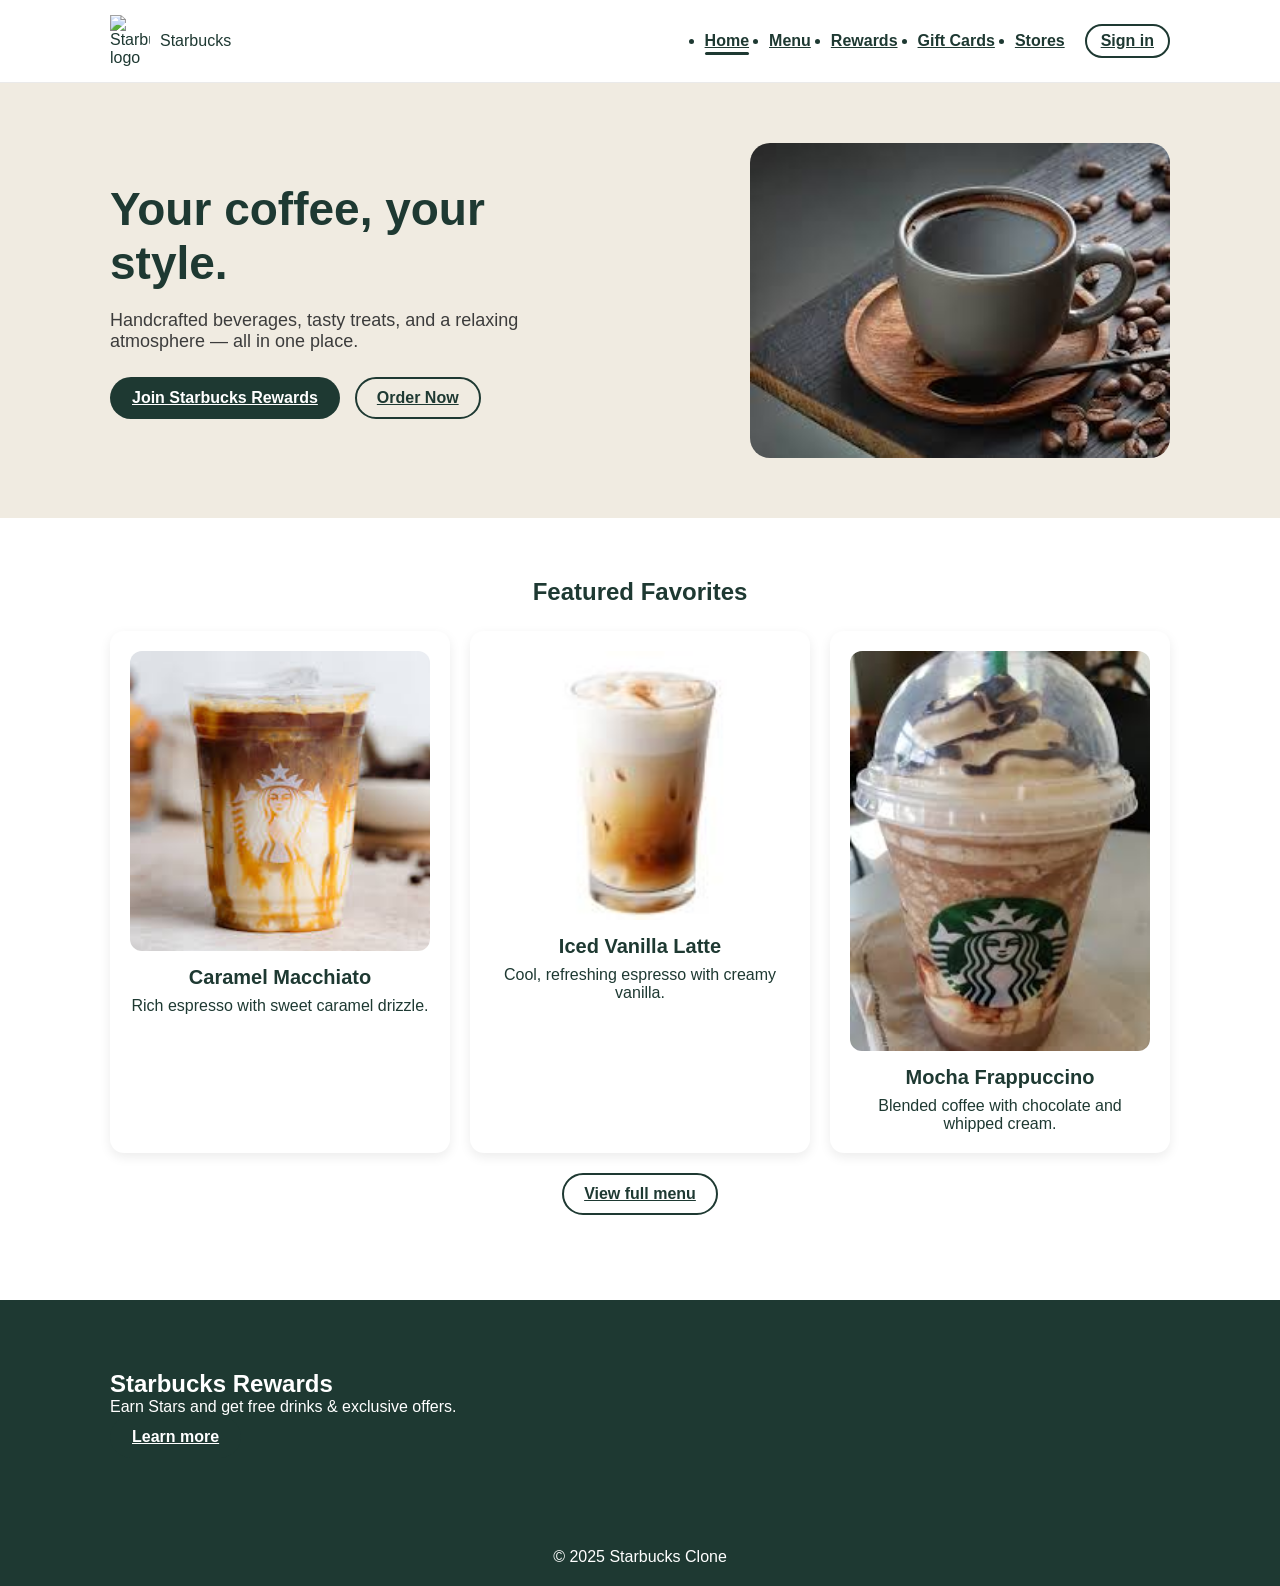
==== index.html @ d607f5a3 "push" ====
<!DOCTYPE html>
<html lang="en">
<head>
<meta charset="UTF-8">
<meta name="viewport" content="width=device-width,initial-scale=1.0">
<title>Starbucks | Home</title>
<link rel="stylesheet" href="style.css">
</head>
<body>
<header class="header">
<div class="container nav-container">
<div class="logo">
<img src="https://upload.wikimedia.org/wikipedia/sco/thumb/d/d3/Starbucks_Corporation_Logo_2011.svg/800px-Starbucks_Corporation_Logo_2011.svg.png" alt="Starbucks logo">
<span>Starbucks</span>
</div>
<nav>
<button class="nav-toggle">
<span></span>
<span></span>
<span></span>
</button>
<ul class="nav-links">
<li><a href="index.html" class="active-link">Home</a></li>
<li><a href="menu.html">Menu</a></li>
<li><a href="rewards.html">Rewards</a></li>
<li><a href="giftcards.html">Gift Cards</a></li>
<li><a href="stores.html">Stores</a></li>
<li class="nav-btn-group">
<a href="sign.html" class="btn btn-outline small">Sign in</a>
</li>
</ul>
</nav>
</div>
</header>
<main>
<section class="hero">
<div class="container hero-content">
<div class="hero-text">
<h1>Your coffee, your style.</h1>
<p>Handcrafted beverages, tasty treats, and a relaxing atmosphere — all in one place.</p>
<div class="hero-actions">
<a href="rewards.html" class="btn btn-filled">Join Starbucks Rewards</a>
<a href="menu.html" class="btn btn-outline">Order Now</a>
</div>
</div>
<div class="hero-image">
<img src="./cafe americano.jpg" alt="Starbucks drink">
</div>
</div>
</section>
<section class="section">
<div class="container">
<h2 class="center">Featured Favorites</h2>
<div class="card-grid">
<div class="card">
<img src="./caramel macchiato.jpg" class="card-img" alt="Caramel Macchiato">
<h3>Caramel Macchiato</h3>
<p>Rich espresso with sweet caramel drizzle.</p>
</div>
<div class="card">
<img src="./iced vannila latte.jpg" class="card-img" alt="Iced Vanilla Latte">
<h3>Iced Vanilla Latte</h3>
<p>Cool, refreshing espresso with creamy vanilla.</p>
</div>
<div class="card">
<img src="./mocha frapachino.jpg" class="card-img" alt="Mocha Frappuccino">
<h3>Mocha Frappuccino</h3>
<p>Blended coffee with chocolate and whipped cream.</p>
</div>
</div>
<div class="center" style="margin-top:20px;">
<a href="menu.html" class="btn btn-outline">View full menu</a>
</div>
</div>
</section>
<section class="rewards-section">
<div class="container rewards-content">
<div class="rewards-text">
<h2>Starbucks Rewards</h2>
<p>Earn Stars and get free drinks & exclusive offers.</p>
<a href="rewards.html" class="btn btn-filled">Learn more</a>
</div>
</div>
</section>
</main>
<footer class="footer">
<p>© 2025 Starbucks Clone</p>
</footer>
<script src="script.js"></script>
</body>
</html>
---- style.css ----
*{
margin:0;
padding:0;
box-sizing:border-box;
}
body{
font-family:Arial,sans-serif;
background:#fff;
color:#1e3932;
}
img{
width:100%;
display:block;
}
.container{
max-width:1100px;
margin:auto;
padding:0 20px;
}
.header{
background:#ffffff;
padding:15px 0;
border-bottom:1px solid #eaeaea;
position:sticky;
top:0;
z-index:10;
}
.nav-container{
display:flex;
align-items:center;
justify-content:space-between;
}
.logo{
display:flex;
align-items:center;
gap:10px;
}
.logo img{
width:40px;
}
nav .nav-links{
display:flex;
align-items:center;
gap:20px;
}
.nav-links a{
color:#1e3932;
font-weight:600;
position:relative;
}
.nav-links a.active-link::after{
content:"";
position:absolute;
left:0;
bottom:-6px;
width:100%;
height:3px;
background:#1e3932;
border-radius:10px;
}
.nav-btn-group{
display:flex;
gap:10px;
}
.btn{
padding:10px 20px;
border-radius:50px;
cursor:pointer;
font-weight:bold;
display:inline-block;
border:2px solid transparent;
}
.btn-outline{
border-color:#1e3932;
color:#1e3932;
background:transparent;
}
.btn-filled{
background:#1e3932;
color:#fff;
}
.small{
padding:6px 14px;
}
.hero{
padding:60px 0;
background:#f0ebe1;
}
.hero-small{
padding:40px 0;
}
.hero-content{
display:flex;
align-items:center;
justify-content:space-between;
gap:40px;
}
.hero-text{
max-width:500px;
}
.hero-text h1{
font-size:46px;
margin-bottom:20px;
}
.hero-text p{
font-size:18px;
color:#3c3c3c;
}
.hero-actions{
margin-top:25px;
display:flex;
gap:15px;
}
.hero-image img{
width:420px;
border-radius:20px;
}
.section{
padding:60px 0;
}
.center{
text-align:center;
margin-bottom:25px;
}
.card-grid{
display:grid;
grid-template-columns:repeat(3,1fr);
gap:20px;
}
.card{
background:#ffffff;
padding:20px;
border-radius:14px;
text-align:center;
box-shadow:0 4px 12px rgba(0,0,0,0.08);
}
.card-img{
border-radius:12px;
margin-bottom:15px;
}
.card h3{
margin-bottom:8px;
font-size:20px;
}
.rewards-section{
background:#1e3932;
color:#fff;
padding:70px 0;
}
.rewards-content{
display:flex;
align-items:center;
gap:50px;
}
.rewards-img img{
border-radius:20px;
}
.rewards-steps{
margin-top:10px;
margin-left:18px;
}
.rewards-steps li{
margin-bottom:6px;
}
.gift-content{
display:flex;
align-items:center;
gap:40px;
}
.gift-img img{
border-radius:20px;
}
.store-search{
display:flex;
justify-content:center;
gap:10px;
margin-bottom:20px;
}
.store-search input{
padding:10px;
border-radius:50px;
border:1px solid #ccc;
min-width:260px;
}
.store-results{
max-width:600px;
margin:0 auto;
}
.store-card{
border:1px solid #e4e4e4;
padding:15px;
border-radius:10px;
margin-bottom:10px;
}
.footer{
padding:20px;
text-align:center;
background:#1e3932;
color:#fff;
}
.nav-toggle{
display:none;
}
@media(max-width:850px){
.hero-content,
.rewards-content,
.gift-content{
flex-direction:column;
text-align:center;
}
.card-grid{
grid-template-columns:1fr;
}
.hero-image img{
width:100%;
}
}
@media(max-width:700px){
.nav-links{
position:fixed;
inset:65px 0 0;
background:#ffffff;
flex-direction:column;
padding:20px;
gap:20px;
display:none;
z-index:9;
}
.nav-links.open{
display:flex;
}
.nav-toggle{
display:flex;
flex-direction:column;
gap:4px;
cursor:pointer;
background:none;
border:none;
}
.nav-toggle span{
width:25px;
height:3px;
background:#1e3932;
}
.store-search{
flex-direction:column;
align-items:center;
}
.store-search input{
width:100%;
max-width:320px;
}
}
.auth-page{
min-height:calc(100vh - 80px);
display:flex;
align-items:center;
justify-content:center;
background:#f0ebe1;
padding:40px 20px;
}
.auth-card{
background:#fff;
max-width:420px;
width:100%;
padding:30px 28px;
border-radius:18px;
box-shadow:0 6px 20px rgba(0,0,0,.12);
}
.auth-card h1{
font-size:28px;
margin-bottom:10px;
}
.auth-subtitle{
font-size:14px;
color:#666;
margin-bottom:24px;
}
.auth-form .form-group{
margin-bottom:16px;
}
.auth-form label{
display:block;
font-size:13px;
font-weight:600;
margin-bottom:6px;
}
.auth-form input{
width:100%;
padding:10px 12px;
border-radius:6px;
border:1px solid #c7c7c7;
font-size:14px;
}
.auth-form input:focus{
outline:none;
border-color:#1e3932;
box-shadow:0 0 0 1px #1e3932;
}
.form-row{
display:flex;
justify-content:space-between;
align-items:center;
margin-bottom:18px;
font-size:13px;
}
.checkbox-row{
display:flex;
align-items:center;
gap:6px;
}
.checkbox-row input{
width:14px;
height:14px;
}
.link-small{
color:#1e3932;
font-size:13px;
text-decoration:underline;
cursor:pointer;
}
.auth-btn{
width:100%;
justify-content:center;
}
.auth-footer-text{
margin-top:16px;
font-size:13px;
text-align:center;
}
.active-sign-btn{
border-color:#1e3932;
background:#1e3932;
color:#fff;
}
@media(max-width:600px){
.auth-card{
padding:24px 20px;
}
}
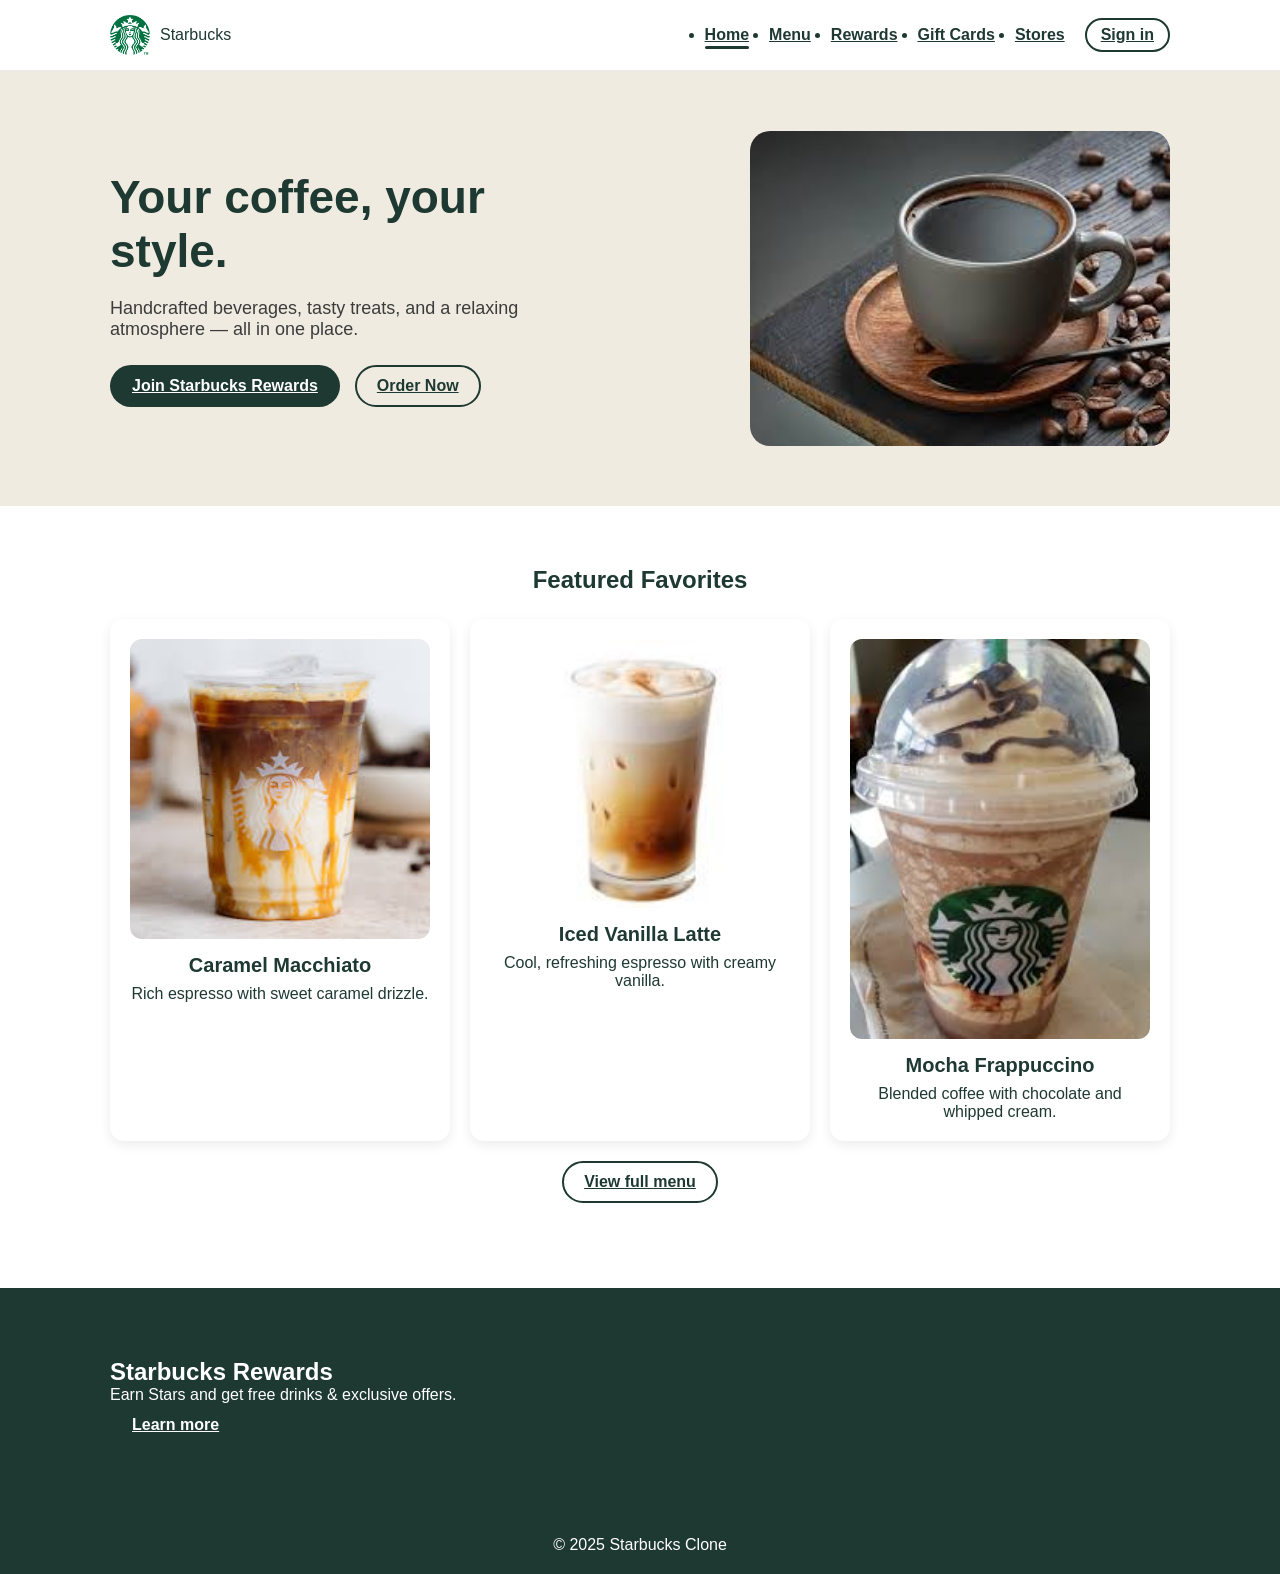
==== commit 7c217060: "logo change" ====
--- a/index.html
+++ b/index.html
@@ -3,14 +3,15 @@
 <head>
 <meta charset="UTF-8">
 <meta name="viewport" content="width=device-width,initial-scale=1.0">
-<title>Starbucks | Home</title>
+<title>StarClone</title>
+<link rel="stylesheet" href="https://cdnjs.cloudflare.com/ajax/libs/font-awesome/6.5.0/css/all.min.css">
 <link rel="stylesheet" href="style.css">
 </head>
 <body>
 <header class="header">
 <div class="container nav-container">
 <div class="logo">
-<img src="https://upload.wikimedia.org/wikipedia/sco/thumb/d/d3/Starbucks_Corporation_Logo_2011.svg/800px-Starbucks_Corporation_Logo_2011.svg.png" alt="Starbucks logo">
+<img src="logo.png" alt="Starbucks logo">
 <span>Starbucks</span>
 </div>
 <nav>
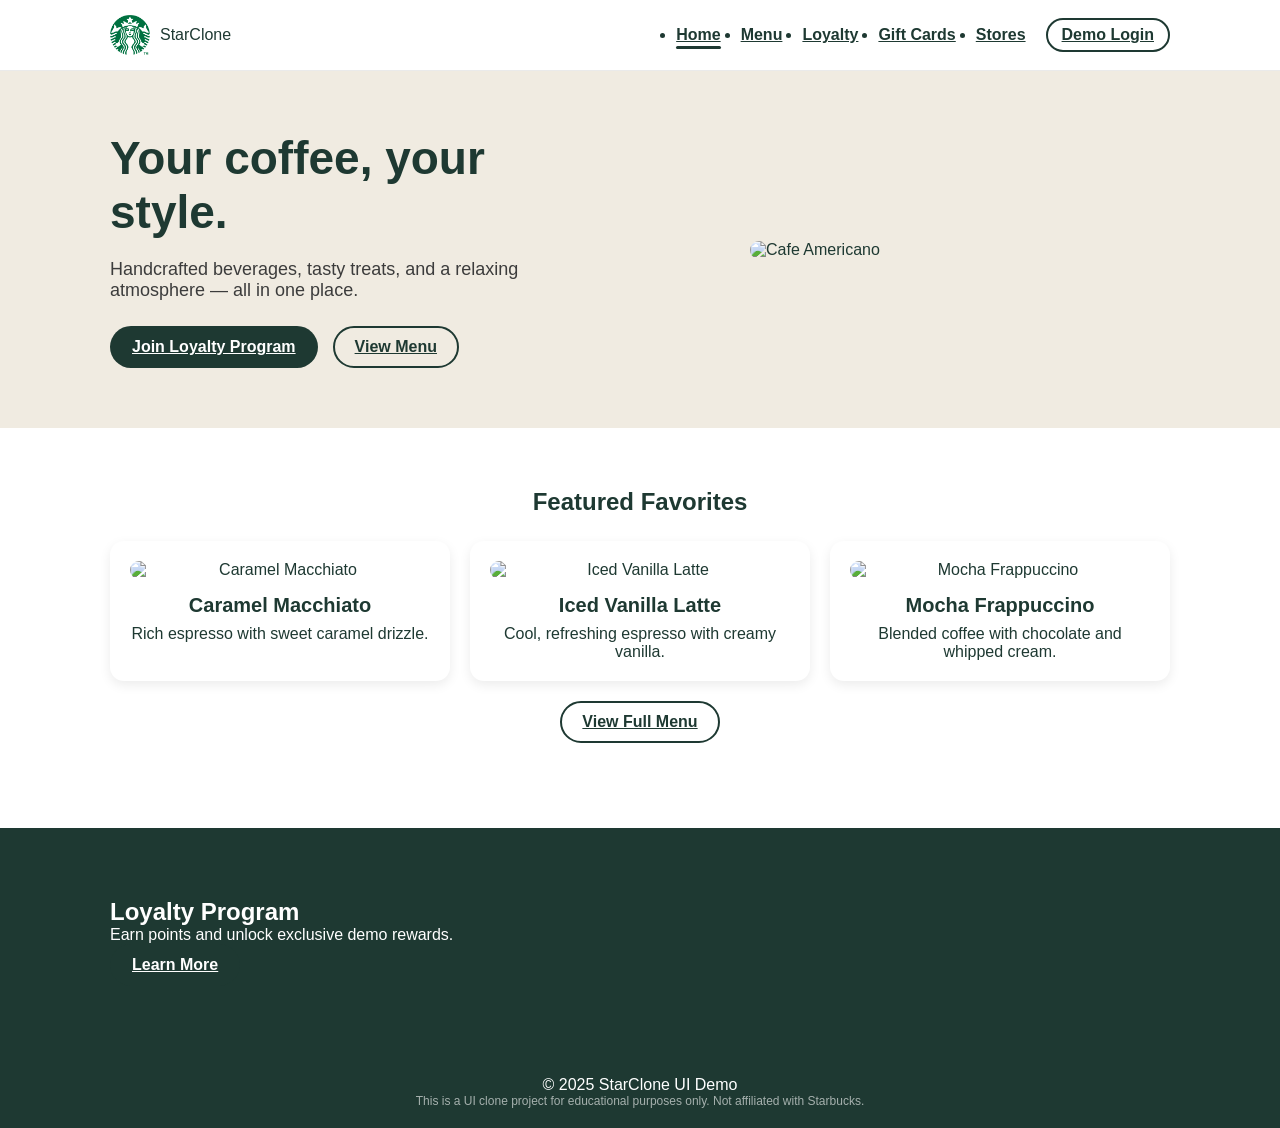
==== commit 93a6b5b1: "dangerous phsing" ====
--- a/index.html
+++ b/index.html
@@ -1,92 +1,110 @@
 <!DOCTYPE html>
 <html lang="en">
 <head>
-<meta charset="UTF-8">
-<meta name="viewport" content="width=device-width,initial-scale=1.0">
-<title>StarClone</title>
-<link rel="stylesheet" href="https://cdnjs.cloudflare.com/ajax/libs/font-awesome/6.5.0/css/all.min.css">
-<link rel="stylesheet" href="style.css">
+  <meta charset="UTF-8">
+  <meta name="viewport" content="width=device-width, initial-scale=1.0">
+  <title>StarClone – Coffee Shop UI Demo</title>
+
+  <link rel="stylesheet" href="https://cdnjs.cloudflare.com/ajax/libs/font-awesome/6.5.0/css/all.min.css">
+  <link rel="stylesheet" href="style.css">
 </head>
 <body>
+
 <header class="header">
-<div class="container nav-container">
-<div class="logo">
-<img src="logo.png" alt="Starbucks logo">
-<span>Starbucks</span>
-</div>
-<nav>
-<button class="nav-toggle">
-<span></span>
-<span></span>
-<span></span>
-</button>
-<ul class="nav-links">
-<li><a href="index.html" class="active-link">Home</a></li>
-<li><a href="menu.html">Menu</a></li>
-<li><a href="rewards.html">Rewards</a></li>
-<li><a href="giftcards.html">Gift Cards</a></li>
-<li><a href="stores.html">Stores</a></li>
-<li class="nav-btn-group">
-<a href="sign.html" class="btn btn-outline small">Sign in</a>
-</li>
-</ul>
-</nav>
-</div>
+  <div class="container nav-container">
+    <div class="logo">
+      <img src="logo.png" alt="StarClone logo">
+      <span>StarClone</span>
+    </div>
+
+    <nav>
+      <button class="nav-toggle">
+        <span></span><span></span><span></span>
+      </button>
+
+      <ul class="nav-links">
+        <li><a href="index.html" class="active-link">Home</a></li>
+        <li><a href="menu.html">Menu</a></li>
+        <li><a href="rewards.html">Loyalty</a></li>
+        <li><a href="giftcards.html">Gift Cards</a></li>
+        <li><a href="stores.html">Stores</a></li>
+        <li class="nav-btn-group">
+          <a href="sign.html" class="btn btn-outline small">Demo Login</a>
+        </li>
+      </ul>
+    </nav>
+  </div>
 </header>
+
 <main>
+
 <section class="hero">
-<div class="container hero-content">
-<div class="hero-text">
-<h1>Your coffee, your style.</h1>
-<p>Handcrafted beverages, tasty treats, and a relaxing atmosphere — all in one place.</p>
-<div class="hero-actions">
-<a href="rewards.html" class="btn btn-filled">Join Starbucks Rewards</a>
-<a href="menu.html" class="btn btn-outline">Order Now</a>
-</div>
-</div>
-<div class="hero-image">
-<img src="./cafe americano.jpg" alt="Starbucks drink">
-</div>
-</div>
+  <div class="container hero-content">
+    <div class="hero-text">
+      <h1>Your coffee, your style.</h1>
+      <p>Handcrafted beverages, tasty treats, and a relaxing atmosphere — all in one place.</p>
+
+      <div class="hero-actions">
+        <a href="rewards.html" class="btn btn-filled">Join Loyalty Program</a>
+        <a href="menu.html" class="btn btn-outline">View Menu</a>
+      </div>
+    </div>
+
+    <div class="hero-image">
+      <img src="cafe-americano.jpg" alt="Cafe Americano">
+    </div>
+  </div>
 </section>
+
 <section class="section">
-<div class="container">
-<h2 class="center">Featured Favorites</h2>
-<div class="card-grid">
-<div class="card">
-<img src="./caramel macchiato.jpg" class="card-img" alt="Caramel Macchiato">
-<h3>Caramel Macchiato</h3>
-<p>Rich espresso with sweet caramel drizzle.</p>
-</div>
-<div class="card">
-<img src="./iced vannila latte.jpg" class="card-img" alt="Iced Vanilla Latte">
-<h3>Iced Vanilla Latte</h3>
-<p>Cool, refreshing espresso with creamy vanilla.</p>
-</div>
-<div class="card">
-<img src="./mocha frapachino.jpg" class="card-img" alt="Mocha Frappuccino">
-<h3>Mocha Frappuccino</h3>
-<p>Blended coffee with chocolate and whipped cream.</p>
-</div>
-</div>
-<div class="center" style="margin-top:20px;">
-<a href="menu.html" class="btn btn-outline">View full menu</a>
-</div>
-</div>
+  <div class="container">
+    <h2 class="center">Featured Favorites</h2>
+
+    <div class="card-grid">
+      <div class="card">
+        <img src="caramel-macchiato.jpg" class="card-img" alt="Caramel Macchiato">
+        <h3>Caramel Macchiato</h3>
+        <p>Rich espresso with sweet caramel drizzle.</p>
+      </div>
+
+      <div class="card">
+        <img src="iced-vanilla-latte.jpg" class="card-img" alt="Iced Vanilla Latte">
+        <h3>Iced Vanilla Latte</h3>
+        <p>Cool, refreshing espresso with creamy vanilla.</p>
+      </div>
+
+      <div class="card">
+        <img src="mocha-frappuccino.jpg" class="card-img" alt="Mocha Frappuccino">
+        <h3>Mocha Frappuccino</h3>
+        <p>Blended coffee with chocolate and whipped cream.</p>
+      </div>
+    </div>
+
+    <div class="center" style="margin-top:20px;">
+      <a href="menu.html" class="btn btn-outline">View Full Menu</a>
+    </div>
+  </div>
 </section>
+
 <section class="rewards-section">
-<div class="container rewards-content">
-<div class="rewards-text">
-<h2>Starbucks Rewards</h2>
-<p>Earn Stars and get free drinks & exclusive offers.</p>
-<a href="rewards.html" class="btn btn-filled">Learn more</a>
-</div>
-</div>
+  <div class="container rewards-content">
+    <div class="rewards-text">
+      <h2>Loyalty Program</h2>
+      <p>Earn points and unlock exclusive demo rewards.</p>
+      <a href="rewards.html" class="btn btn-filled">Learn More</a>
+    </div>
+  </div>
 </section>
+
 </main>
+
 <footer class="footer">
-<p>© 2025 Starbucks Clone</p>
+  <p>© 2025 StarClone UI Demo</p>
+  <p style="font-size:12px;opacity:0.6;">
+    This is a UI clone project for educational purposes only. Not affiliated with Starbucks.
+  </p>
 </footer>
+
 <script src="script.js"></script>
 </body>
 </html>
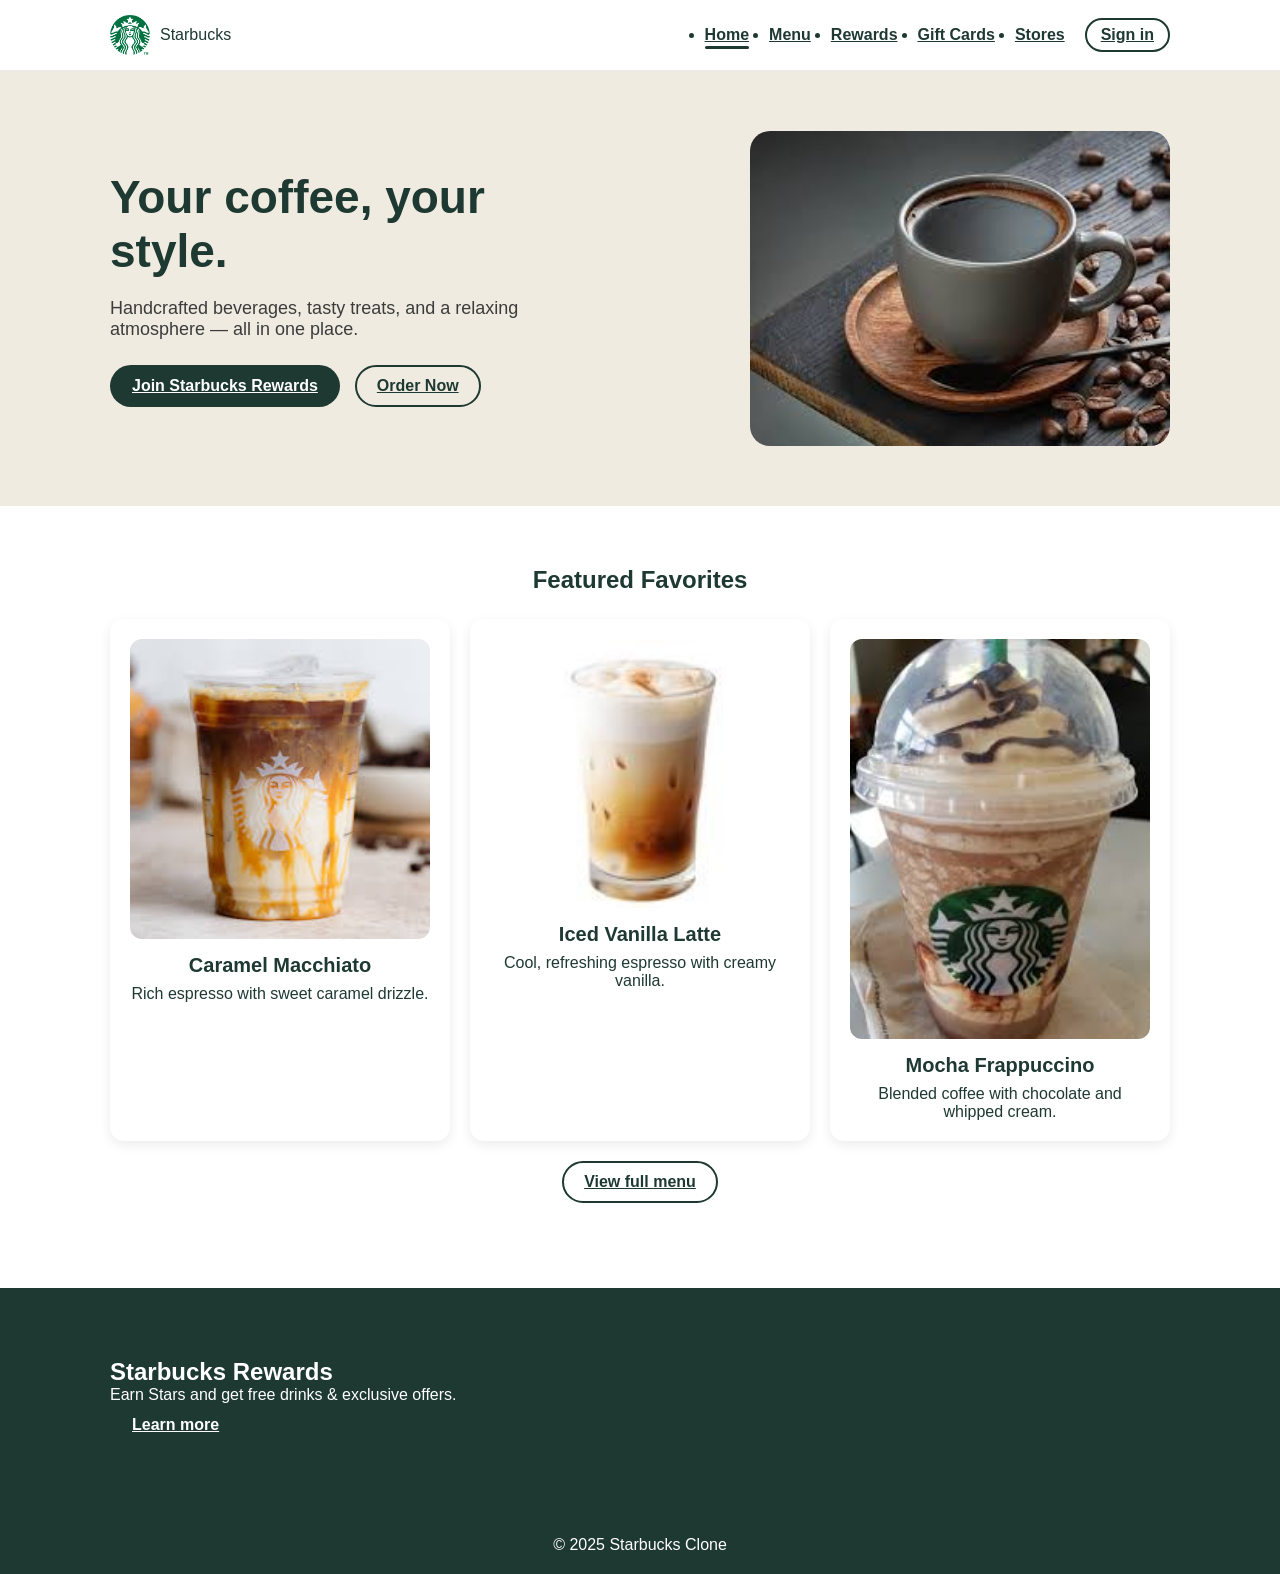
==== commit 58142e92: "changes" ====
--- a/index.html
+++ b/index.html
@@ -1,110 +1,92 @@
 <!DOCTYPE html>
 <html lang="en">
 <head>
-  <meta charset="UTF-8">
-  <meta name="viewport" content="width=device-width, initial-scale=1.0">
-  <title>StarClone – Coffee Shop UI Demo</title>
-
-  <link rel="stylesheet" href="https://cdnjs.cloudflare.com/ajax/libs/font-awesome/6.5.0/css/all.min.css">
-  <link rel="stylesheet" href="style.css">
+<meta charset="UTF-8">
+<meta name="viewport" content="width=device-width,initial-scale=1.0">
+<title>StarClone</title>
+<link rel="stylesheet" href="https://cdnjs.cloudflare.com/ajax/libs/font-awesome/6.5.0/css/all.min.css">
+<link rel="stylesheet" href="style.css">
 </head>
 <body>
-
 <header class="header">
-  <div class="container nav-container">
-    <div class="logo">
-      <img src="logo.png" alt="StarClone logo">
-      <span>StarClone</span>
-    </div>
-
-    <nav>
-      <button class="nav-toggle">
-        <span></span><span></span><span></span>
-      </button>
-
-      <ul class="nav-links">
-        <li><a href="index.html" class="active-link">Home</a></li>
-        <li><a href="menu.html">Menu</a></li>
-        <li><a href="rewards.html">Loyalty</a></li>
-        <li><a href="giftcards.html">Gift Cards</a></li>
-        <li><a href="stores.html">Stores</a></li>
-        <li class="nav-btn-group">
-          <a href="sign.html" class="btn btn-outline small">Demo Login</a>
-        </li>
-      </ul>
-    </nav>
-  </div>
+<div class="container nav-container">
+<div class="logo">
+<img src="logo.png" alt="Starbucks logo">
+<span>Starbucks</span>
+</div>
+<nav>
+<button class="nav-toggle">
+<span></span>
+<span></span>
+<span></span>
+</button>
+<ul class="nav-links">
+<li><a href="index.html" class="active-link">Home</a></li>
+<li><a href="menu.html">Menu</a></li>
+<li><a href="rewards.html">Rewards</a></li>
+<li><a href="giftcards.html">Gift Cards</a></li>
+<li><a href="stores.html">Stores</a></li>
+<li class="nav-btn-group">
+<a href="sign.html" class="btn btn-outline small">Sign in</a>
+</li>
+</ul>
+</nav>
+</div>
 </header>
-
 <main>
-
 <section class="hero">
-  <div class="container hero-content">
-    <div class="hero-text">
-      <h1>Your coffee, your style.</h1>
-      <p>Handcrafted beverages, tasty treats, and a relaxing atmosphere — all in one place.</p>
-
-      <div class="hero-actions">
-        <a href="rewards.html" class="btn btn-filled">Join Loyalty Program</a>
-        <a href="menu.html" class="btn btn-outline">View Menu</a>
-      </div>
-    </div>
-
-    <div class="hero-image">
-      <img src="cafe-americano.jpg" alt="Cafe Americano">
-    </div>
-  </div>
+<div class="container hero-content">
+<div class="hero-text">
+<h1>Your coffee, your style.</h1>
+<p>Handcrafted beverages, tasty treats, and a relaxing atmosphere — all in one place.</p>
+<div class="hero-actions">
+<a href="rewards.html" class="btn btn-filled">Join Starbucks Rewards</a>
+<a href="menu.html" class="btn btn-outline">Order Now</a>
+</div>
+</div>
+<div class="hero-image">
+<img src="./cafe americano.jpg" alt="Starbucks drink">
+</div>
+</div>
 </section>
-
 <section class="section">
-  <div class="container">
-    <h2 class="center">Featured Favorites</h2>
-
-    <div class="card-grid">
-      <div class="card">
-        <img src="caramel-macchiato.jpg" class="card-img" alt="Caramel Macchiato">
-        <h3>Caramel Macchiato</h3>
-        <p>Rich espresso with sweet caramel drizzle.</p>
-      </div>
-
-      <div class="card">
-        <img src="iced-vanilla-latte.jpg" class="card-img" alt="Iced Vanilla Latte">
-        <h3>Iced Vanilla Latte</h3>
-        <p>Cool, refreshing espresso with creamy vanilla.</p>
-      </div>
-
-      <div class="card">
-        <img src="mocha-frappuccino.jpg" class="card-img" alt="Mocha Frappuccino">
-        <h3>Mocha Frappuccino</h3>
-        <p>Blended coffee with chocolate and whipped cream.</p>
-      </div>
-    </div>
-
-    <div class="center" style="margin-top:20px;">
-      <a href="menu.html" class="btn btn-outline">View Full Menu</a>
-    </div>
-  </div>
+<div class="container">
+<h2 class="center">Featured Favorites</h2>
+<div class="card-grid">
+<div class="card">
+<img src="./caramel macchiato.jpg" class="card-img" alt="Caramel Macchiato">
+<h3>Caramel Macchiato</h3>
+<p>Rich espresso with sweet caramel drizzle.</p>
+</div>
+<div class="card">
+<img src="./iced vannila latte.jpg" class="card-img" alt="Iced Vanilla Latte">
+<h3>Iced Vanilla Latte</h3>
+<p>Cool, refreshing espresso with creamy vanilla.</p>
+</div>
+<div class="card">
+<img src="./mocha frapachino.jpg" class="card-img" alt="Mocha Frappuccino">
+<h3>Mocha Frappuccino</h3>
+<p>Blended coffee with chocolate and whipped cream.</p>
+</div>
+</div>
+<div class="center" style="margin-top:20px;">
+<a href="menu.html" class="btn btn-outline">View full menu</a>
+</div>
+</div>
 </section>
-
 <section class="rewards-section">
-  <div class="container rewards-content">
-    <div class="rewards-text">
-      <h2>Loyalty Program</h2>
-      <p>Earn points and unlock exclusive demo rewards.</p>
-      <a href="rewards.html" class="btn btn-filled">Learn More</a>
-    </div>
-  </div>
+<div class="container rewards-content">
+<div class="rewards-text">
+<h2>Starbucks Rewards</h2>
+<p>Earn Stars and get free drinks & exclusive offers.</p>
+<a href="rewards.html" class="btn btn-filled">Learn more</a>
+</div>
+</div>
 </section>
-
 </main>
-
 <footer class="footer">
-  <p>© 2025 StarClone UI Demo</p>
-  <p style="font-size:12px;opacity:0.6;">
-    This is a UI clone project for educational purposes only. Not affiliated with Starbucks.
-  </p>
+<p>© 2025 Starbucks Clone</p>
 </footer>
-
 <script src="script.js"></script>
 </body>
 </html>
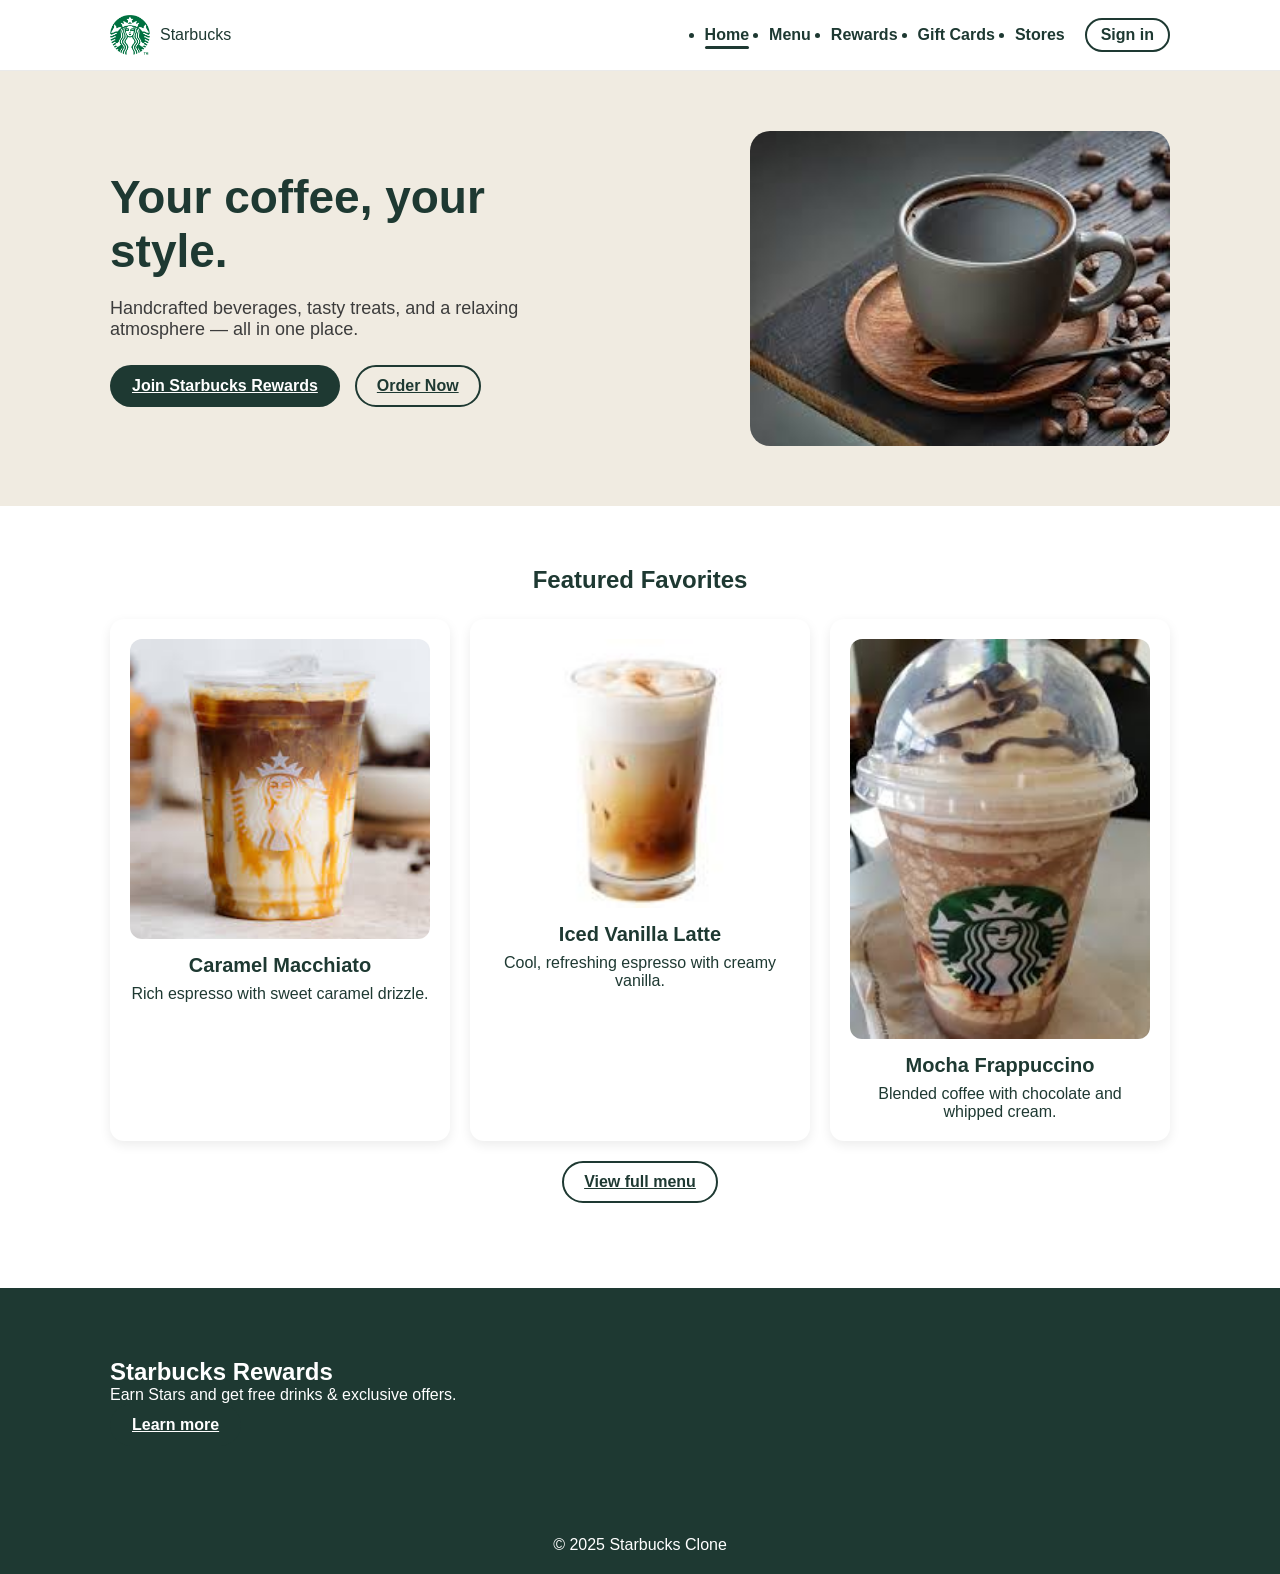
==== commit 51d27944: "asdfgh" ====
--- a/index.html
+++ b/index.html
@@ -11,7 +11,7 @@
 <header class="header">
 <div class="container nav-container">
 <div class="logo">
-<img src="logo.png" alt="Starbucks logo">
+<img src="./asserts/logo.png" alt="Starbucks logo">
 <span>Starbucks</span>
 </div>
 <nav>
@@ -45,7 +45,7 @@
 </div>
 </div>
 <div class="hero-image">
-<img src="./cafe americano.jpg" alt="Starbucks drink">
+<img src="./asserts/cafe americano.jpg" alt="Starbucks drink">
 </div>
 </div>
 </section>
@@ -54,17 +54,17 @@
 <h2 class="center">Featured Favorites</h2>
 <div class="card-grid">
 <div class="card">
-<img src="./caramel macchiato.jpg" class="card-img" alt="Caramel Macchiato">
+<img src="./asserts/caramel macchiato.jpg" class="card-img" alt="Caramel Macchiato">
 <h3>Caramel Macchiato</h3>
 <p>Rich espresso with sweet caramel drizzle.</p>
 </div>
 <div class="card">
-<img src="./iced vannila latte.jpg" class="card-img" alt="Iced Vanilla Latte">
+<img src="./asserts/iced vannila latte.jpg" class="card-img" alt="Iced Vanilla Latte">
 <h3>Iced Vanilla Latte</h3>
 <p>Cool, refreshing espresso with creamy vanilla.</p>
 </div>
 <div class="card">
-<img src="./mocha frapachino.jpg" class="card-img" alt="Mocha Frappuccino">
+<img src="./asserts/mocha frapachino.jpg" class="card-img" alt="Mocha Frappuccino">
 <h3>Mocha Frappuccino</h3>
 <p>Blended coffee with chocolate and whipped cream.</p>
 </div>
--- a/style.css
+++ b/style.css
@@ -47,6 +47,7 @@
 color:#1e3932;
 font-weight:600;
 position:relative;
+text-decoration:none;
 }
 .nav-links a.active-link::after{
 content:"";
@@ -223,7 +224,7 @@
 flex-direction:column;
 padding:20px;
 gap:20px;
-display:none;
+text-decoration:none;
 z-index:9;
 }
 .nav-links.open{
